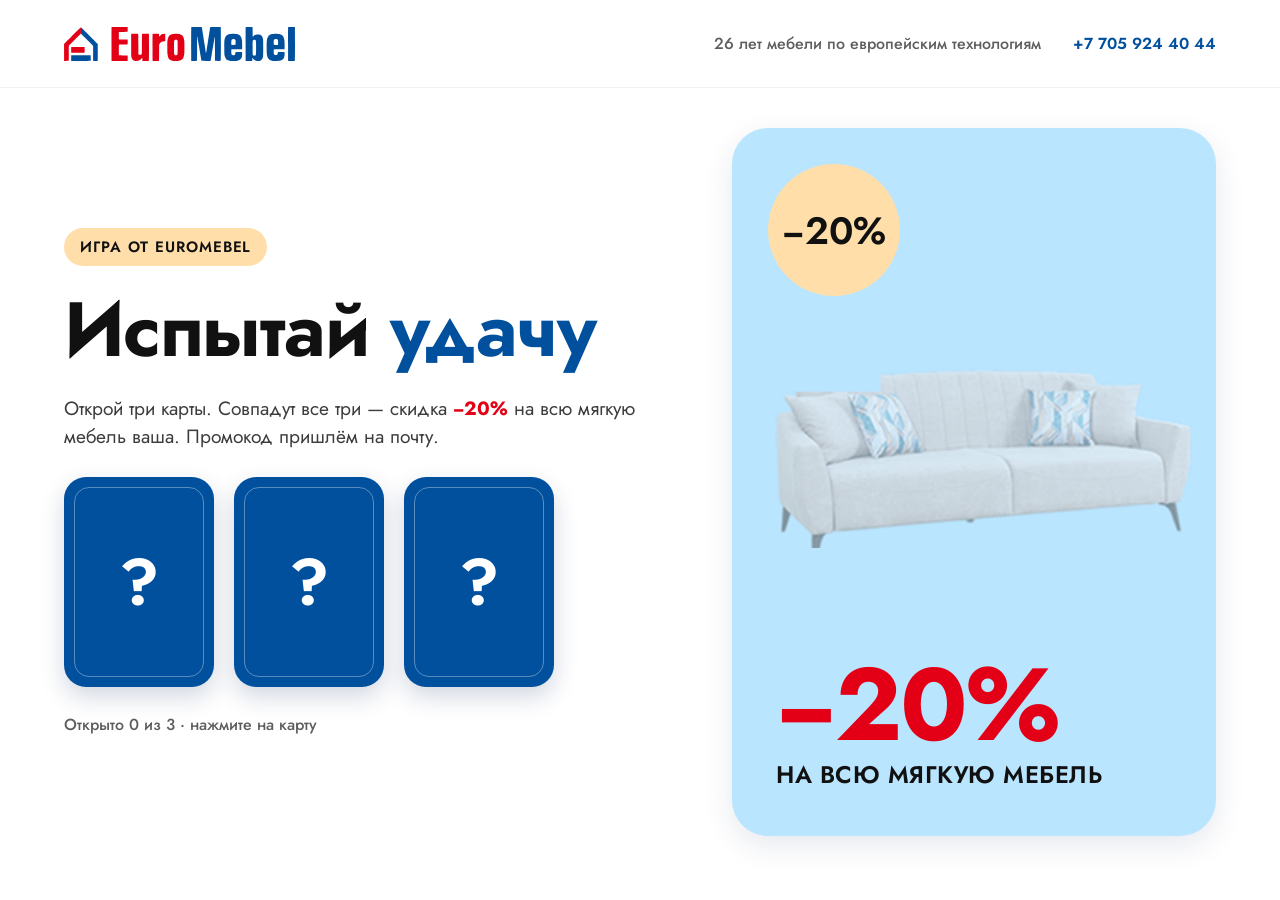
==== index.html @ 60ad71e2 "Add files via upload" ====
<!doctype html>
<html lang="ru">
<head>
<meta charset="utf-8">
<meta name="viewport" content="width=device-width, initial-scale=1">
<title>Испытай удачу — скидка на мягкую мебель | EuroMebel</title>
<meta name="description" content="Открой три карты и получи промокод на скидку на всю мягкую мебель EuroMebel.">
<meta property="og:title" content="EuroMebel — Испытай удачу">
<meta property="og:description" content="Открой три карты и получи промокод на скидку на мягкую мебель.">
<meta name="theme-color" content="#E30016">
<link rel="icon" href="assets/favicon.svg" type="image/svg+xml">
<link rel="stylesheet" href="styles.css">
<script src="config.js"></script>
</head>
<body>

<header class="top">
  <a class="logo" href="https://euromebel.kz/" aria-label="EuroMebel — на главную">
    <img src="assets/logo.svg" alt="EuroMebel" width="228" height="34">
  </a>
  <div class="top-right">
    <span class="tagline">26 лет мебели по европейским технологиям</span>
    <a class="phone" data-phone href="tel:+77059244044">+7 705 924 40 44</a>
  </div>
</header>

<main class="layout">
  <section class="game" aria-live="polite">
    <span class="eyebrow">Игра от EuroMebel</span>
    <h1>Испытай <span class="blue">удачу</span></h1>
    <p class="lead">Открой три карты. Совпадут все три — скидка <b class="accent" data-prize>−20%</b> <span data-scope>на всю мягкую мебель</span> ваша. Промокод пришлём на почту.</p>

    <div class="cards" role="group" aria-label="Карты">
      <button type="button" class="card" data-card="0" aria-label="Открыть карту 1"></button>
      <button type="button" class="card" data-card="1" aria-label="Открыть карту 2"></button>
      <button type="button" class="card" data-card="2" aria-label="Открыть карту 3"></button>
    </div>

    <p class="status" id="status">Открыто <span id="opened">0</span> из 3 · нажмите на карту</p>

    <form class="claim" id="claim" hidden novalidate>
      <h2>Совпадение! Скидка <span class="accent" data-prize>−20%</span> ваша</h2>
      <label for="email">Куда отправить промокод?</label>
      <div class="row">
        <input id="email" name="email" type="email" inputmode="email" autocomplete="email" placeholder="name@mail.kz" required>
        <button type="submit" class="btn" id="submitBtn">Получить промокод</button>
      </div>
      <!-- ловушка для ботов: люди это поле не видят -->
      <input class="hp" type="text" name="company" tabindex="-1" autocomplete="off" aria-hidden="true">
      <p class="error" id="error" role="alert" hidden></p>
      <p class="consent">Нажимая кнопку, вы соглашаетесь получать письма от EuroMebel и с <a data-privacy href="https://euromebel.kz/personal-information" target="_blank" rel="noopener">политикой конфиденциальности</a>.</p>
    </form>

    <div class="done" id="done" hidden>
      <div class="done-head">
        <span class="check" aria-hidden="true"><svg viewBox="0 0 24 24"><path d="M5 12.5l4.5 4.5L19 7.5"/></svg></span>
        <h2>Промокод уже летит</h2>
      </div>
      <p>Отправим его на <b id="doneEmail"></b>. Если письма нет — загляните в «Промоакции» или «Спам».<span id="validLine"></span></p>
      <a class="btn" data-catalog href="https://euromebel.kz/">Перейти в каталог</a>
    </div>
  </section>

  <aside class="hero" aria-hidden="true">
    <span class="badge" data-prize>−20%</span>
    <img class="sofa" src="assets/sofa.png" alt="" width="298" height="148">
    <div class="hero-text">
      <span class="big" data-prize>−20%</span>
      <span class="scope" data-scope>на всю мягкую мебель</span>
    </div>
  </aside>
</main>

<template id="cardFaces">
  <span class="inner">
    <span class="face back"><span class="frame"></span><span class="q">?</span></span>
    <span class="face front">
      <svg viewBox="0 0 24 24" aria-hidden="true"><path d="M4 11V8a2 2 0 0 1 2-2h12a2 2 0 0 1 2 2v3"/><path d="M2 13a2 2 0 0 1 4 0v2h12v-2a2 2 0 0 1 4 0v4a1 1 0 0 1-1 1H3a1 1 0 0 1-1-1z"/><path d="M5 18v2M19 18v2"/></svg>
      <b data-prize>−20%</b>
    </span>
  </span>
</template>

<script src="app.js"></script>
</body>
</html>
---- styles.css ----
/* ============================================================
   Фирменный стиль EuroMebel. Цвета сняты с логотипа и рекламных макетов бренда.
   Шрифт в макетах — геометрический гротеск типа Futura PT;
   здесь его открытый аналог Jost (Google Fonts, с кириллицей).
   Есть лицензионные файлы Futura PT → положите в assets/fonts/
   и раскомментируйте @font-face ниже.
   ============================================================ */
/*
@font-face { font-family: "Futura PT"; src: url("assets/fonts/FuturaPT-Book.woff2") format("woff2"); font-weight: 400; font-display: swap; }
@font-face { font-family: "Futura PT"; src: url("assets/fonts/FuturaPT-Demi.woff2") format("woff2"); font-weight: 600; font-display: swap; }
@font-face { font-family: "Futura PT"; src: url("assets/fonts/FuturaPT-Bold.woff2") format("woff2"); font-weight: 700; font-display: swap; }
*/
/* Jost — локальные файлы, без зависимости от Google Fonts */
@font-face { font-family: "Jost"; font-style: normal; font-weight: 400; font-display: swap; src: url("assets/fonts/jost-cyrillic-400-normal.woff2") format("woff2"); unicode-range: U+0301, U+0400-045F, U+0490-0491, U+04B0-04B1, U+2116; }
@font-face { font-family: "Jost"; font-style: normal; font-weight: 400; font-display: swap; src: url("assets/fonts/jost-latin-400-normal.woff2") format("woff2"); unicode-range: U+0000-00FF, U+0131, U+0152-0153, U+02BB-02BC, U+02C6, U+02DA, U+02DC, U+0304, U+0308, U+0329, U+2000-206F, U+20AC, U+2122, U+2191, U+2193, U+2212, U+2215, U+FEFF, U+FFFD; }
@font-face { font-family: "Jost"; font-style: normal; font-weight: 500; font-display: swap; src: url("assets/fonts/jost-cyrillic-500-normal.woff2") format("woff2"); unicode-range: U+0301, U+0400-045F, U+0490-0491, U+04B0-04B1, U+2116; }
@font-face { font-family: "Jost"; font-style: normal; font-weight: 500; font-display: swap; src: url("assets/fonts/jost-latin-500-normal.woff2") format("woff2"); unicode-range: U+0000-00FF, U+0131, U+0152-0153, U+02BB-02BC, U+02C6, U+02DA, U+02DC, U+0304, U+0308, U+0329, U+2000-206F, U+20AC, U+2122, U+2191, U+2193, U+2212, U+2215, U+FEFF, U+FFFD; }
@font-face { font-family: "Jost"; font-style: normal; font-weight: 600; font-display: swap; src: url("assets/fonts/jost-cyrillic-600-normal.woff2") format("woff2"); unicode-range: U+0301, U+0400-045F, U+0490-0491, U+04B0-04B1, U+2116; }
@font-face { font-family: "Jost"; font-style: normal; font-weight: 600; font-display: swap; src: url("assets/fonts/jost-latin-600-normal.woff2") format("woff2"); unicode-range: U+0000-00FF, U+0131, U+0152-0153, U+02BB-02BC, U+02C6, U+02DA, U+02DC, U+0304, U+0308, U+0329, U+2000-206F, U+20AC, U+2122, U+2191, U+2193, U+2212, U+2215, U+FEFF, U+FFFD; }
@font-face { font-family: "Jost"; font-style: normal; font-weight: 700; font-display: swap; src: url("assets/fonts/jost-cyrillic-700-normal.woff2") format("woff2"); unicode-range: U+0301, U+0400-045F, U+0490-0491, U+04B0-04B1, U+2116; }
@font-face { font-family: "Jost"; font-style: normal; font-weight: 700; font-display: swap; src: url("assets/fonts/jost-latin-700-normal.woff2") format("woff2"); unicode-range: U+0000-00FF, U+0131, U+0152-0153, U+02BB-02BC, U+02C6, U+02DA, U+02DC, U+0304, U+0308, U+0329, U+2000-206F, U+20AC, U+2122, U+2191, U+2193, U+2212, U+2215, U+FEFF, U+FFFD; }

:root {
  --red: #E30016;          /* «Euro» в логотипе, скидки */
  --red-deep: #B80012;
  --blue: #00509E;         /* «Mebel» в логотипе */
  --blue-deep: #003F7D;
  --peach: #FFDEA9;        /* плашки скидок и кнопки в макетах */
  --sky: #B9E5FF;          /* пастельные карточки из макетов */
  --pink: #FFD0D0;
  --lime: #CEDEA1;
  --ground: #FFFFFF;
  --ink: #111111;
  --ink-2: #3D3D3D;
  --ink-3: #5E5E5E;
  --line: #D5DCE5;
  --font: "Futura PT", "Jost", system-ui, sans-serif;
}

* { box-sizing: border-box; }
html, body { margin: 0; }
body {
  background: var(--ground);
  color: var(--ink);
  font-family: var(--font);
  -webkit-font-smoothing: antialiased;
  min-height: 100vh;
  display: flex;
  flex-direction: column;
}
a { color: inherit; }
.accent { color: var(--red); }
.blue { color: var(--blue); }
[hidden] { display: none !important; }

/* ---------- шапка ---------- */
.top {
  height: 88px;
  padding: 0 64px;
  display: flex;
  align-items: center;
  justify-content: space-between;
  gap: 16px;
  border-bottom: 1px solid #EEF1F5;
}
.logo { display: inline-flex; align-items: center; min-height: 44px; }
.logo img { height: 34px; width: auto; display: block; }
.top-right { display: flex; align-items: center; gap: 32px; font-size: 16px; font-weight: 500; }
.tagline { color: var(--ink-3); }
.phone { white-space: nowrap; text-decoration: none; min-height: 44px; display: inline-flex; align-items: center; font-weight: 600; color: var(--blue); }

/* ---------- раскладка ---------- */
.layout {
  flex: 1;
  display: grid;
  grid-template-columns: minmax(0, 1.25fr) minmax(0, 1fr);
  gap: 64px;
  padding: 40px 64px 64px;
  max-width: 1600px;
  width: 100%;
  margin: 0 auto;
}
.game { display: flex; flex-direction: column; justify-content: center; gap: 26px; min-width: 0; }
.eyebrow {
  align-self: flex-start;
  padding: 8px 16px;
  border-radius: 999px;
  background: var(--peach);
  color: var(--ink);
  font-size: 15px;
  font-weight: 600;
  letter-spacing: .06em;
  text-transform: uppercase;
}
h1 {
  margin: 0;
  font-weight: 700;
  font-size: clamp(44px, 6vw, 88px);
  line-height: 1;
  letter-spacing: -.02em;
}
h2 {
  margin: 0;
  font-weight: 700;
  font-size: clamp(24px, 2.3vw, 32px);
  line-height: 1.2;
}
.lead { margin: 0; max-width: 580px; font-size: clamp(18px, 1.5vw, 22px); line-height: 1.45; color: var(--ink-2); }
.lead b { font-weight: 700; }

/* ---------- карты ---------- */
.cards { display: flex; gap: 20px; }
.card {
  position: relative;
  width: 150px;
  height: 210px;
  padding: 0;
  border: 0;
  background: transparent;
  cursor: pointer;
  perspective: 1000px;
  font: inherit;
  border-radius: 22px;
}
.card:focus-visible { outline: 3px solid var(--blue); outline-offset: 4px; }
.card:disabled { cursor: default; }
.card .inner {
  position: absolute; inset: 0; display: block;
  transition: transform .6s cubic-bezier(.2,.7,.2,1);
  transform-style: preserve-3d;
}
.card:not(:disabled):hover .inner { transform: translateY(-6px) rotate(-1.5deg); }
.card.is-flipped .inner { transform: rotateY(180deg); }
.face {
  position: absolute; inset: 0;
  border-radius: 22px;
  backface-visibility: hidden; -webkit-backface-visibility: hidden;
  display: flex; flex-direction: column; align-items: center; justify-content: center; gap: 10px;
  box-shadow: 0 10px 24px rgba(0, 40, 90, .18);
}
.face.back { background: var(--blue); }
.face.back .frame { position: absolute; inset: 10px; border: 1.5px solid rgba(255,255,255,.35); border-radius: 15px; }
.face.back .q { font-weight: 700; font-size: 64px; color: #fff; }
.face.front { transform: rotateY(180deg); background: #fff; border: 2px solid var(--red); }
.face.front svg { width: 60px; height: 60px; fill: none; stroke: var(--blue); stroke-width: 1.5; stroke-linecap: round; stroke-linejoin: round; }
.face.front b { font-weight: 700; font-size: 34px; color: var(--red); }
.cards.win .card .face.front { animation: pop .5s ease both; }
@keyframes pop { 50% { box-shadow: 0 0 0 6px var(--peach), 0 10px 24px rgba(0,40,90,.18); } }

.status { margin: 0; font-size: 16px; font-weight: 500; color: var(--ink-3); }

/* ---------- форма ---------- */
.claim { display: flex; flex-direction: column; gap: 14px; max-width: 620px; }
.claim label { font-size: 17px; font-weight: 500; color: var(--ink-2); }
.row { display: flex; gap: 12px; }
input[type=email] {
  flex: 1; min-width: 0;
  height: 60px; padding: 0 24px;
  border-radius: 999px; border: 1.5px solid var(--line);
  background: #fff;
  font: 500 18px var(--font); color: var(--ink);
}
input[type=email]:focus { outline: none; border-color: var(--blue); box-shadow: 0 0 0 3px rgba(0,80,158,.15); }
.hp { position: absolute; left: -9999px; width: 1px; height: 1px; opacity: 0; }
.btn {
  display: inline-flex; align-items: center; justify-content: center;
  height: 60px; padding: 0 34px;
  border: 0; border-radius: 999px;
  background: var(--red); color: #fff;
  font: 600 18px var(--font); text-decoration: none;
  cursor: pointer; white-space: nowrap;
  box-shadow: 0 6px 16px rgba(227, 0, 22, .25);
  transition: background .15s;
}
.btn:hover { background: var(--red-deep); }
.btn:disabled { opacity: .6; cursor: progress; }
.error { margin: 0; font-size: 15px; font-weight: 600; color: var(--red-deep); }
.consent { margin: 0; font-size: 14px; line-height: 1.5; color: var(--ink-3); }

/* ---------- готово ---------- */
.done { display: flex; flex-direction: column; gap: 14px; max-width: 620px; }
.done-head { display: flex; align-items: center; gap: 14px; }
.check { width: 44px; height: 44px; flex-shrink: 0; border-radius: 999px; background: var(--blue); display: flex; align-items: center; justify-content: center; }
.check svg { width: 22px; height: 22px; fill: none; stroke: #fff; stroke-width: 2.5; stroke-linecap: round; stroke-linejoin: round; }
.done p { margin: 0; font-size: 18px; line-height: 1.5; color: var(--ink-2); }
.done p b { color: var(--ink); }
.done .btn { align-self: flex-start; }

/* ---------- правая панель: как карточки в рекламных макетах ---------- */
.hero {
  position: relative;
  border-radius: 36px;
  background: var(--sky);
  overflow: hidden;
  min-height: 560px;
  display: flex;
  flex-direction: column;
  justify-content: flex-end;
  padding: 44px;
  box-shadow: 0 10px 30px rgba(0, 40, 90, .10);
}
.badge {
  position: absolute; left: 36px; top: 36px;
  width: 132px; height: 132px; border-radius: 50%;
  background: var(--peach); color: var(--ink);
  display: flex; align-items: center; justify-content: center;
  font-size: 38px; font-weight: 600;
}
.sofa {
  position: absolute; left: 50%; top: 44%;
  width: min(90%, 470px); height: auto;
  transform: translate(-50%, -50%);
}
.hero-text { position: relative; display: flex; flex-direction: column; gap: 4px; }
.hero-text .big { color: var(--red); font-weight: 700; font-size: clamp(72px, 8vw, 128px); line-height: .95; letter-spacing: -.02em; }
.hero-text .scope { font-size: 24px; font-weight: 600; text-transform: uppercase; letter-spacing: .02em; }

@media (prefers-reduced-motion: reduce) {
  .card .inner { transition: none; }
  .cards.win .card .face.front { animation: none; }
}

/* ---------- планшет / телефон ---------- */
@media (max-width: 1100px) {
  .tagline { display: none; }
}
@media (max-width: 960px) {
  .top { height: 64px; padding: 0 20px; }
  .logo img { height: 26px; }
  .phone { font-size: 15px; }
  .layout { grid-template-columns: 1fr; align-content: start; gap: 24px; padding: 20px 20px 32px; }
  .game { justify-content: flex-start; }
  .hero { order: 2; min-height: 0; border-radius: 24px; padding: 18px 20px; flex-direction: row; align-items: center; justify-content: space-between; gap: 12px; }
  .badge, .sofa { display: none; }
  .hero-text { flex-direction: row; align-items: center; justify-content: space-between; width: 100%; gap: 12px; }
  .hero-text .big { font-size: 52px; }
  .hero-text .scope { font-size: 15px; text-align: right; }
  .game { gap: 20px; }
  .cards { gap: 12px; justify-content: space-between; }
  .card { width: calc((100% - 24px) / 3); max-width: 150px; height: auto; aspect-ratio: 5 / 7; }
  .face.back .q { font-size: 46px; }
  .face.front svg { width: 44px; height: 44px; }
  .face.front b { font-size: 24px; }
  .status { text-align: center; }
  .row { flex-direction: column; }
  input[type=email] { flex: none; width: 100%; }
  input[type=email], .btn { height: 56px; font-size: 17px; }
  .done .btn { align-self: stretch; }
}
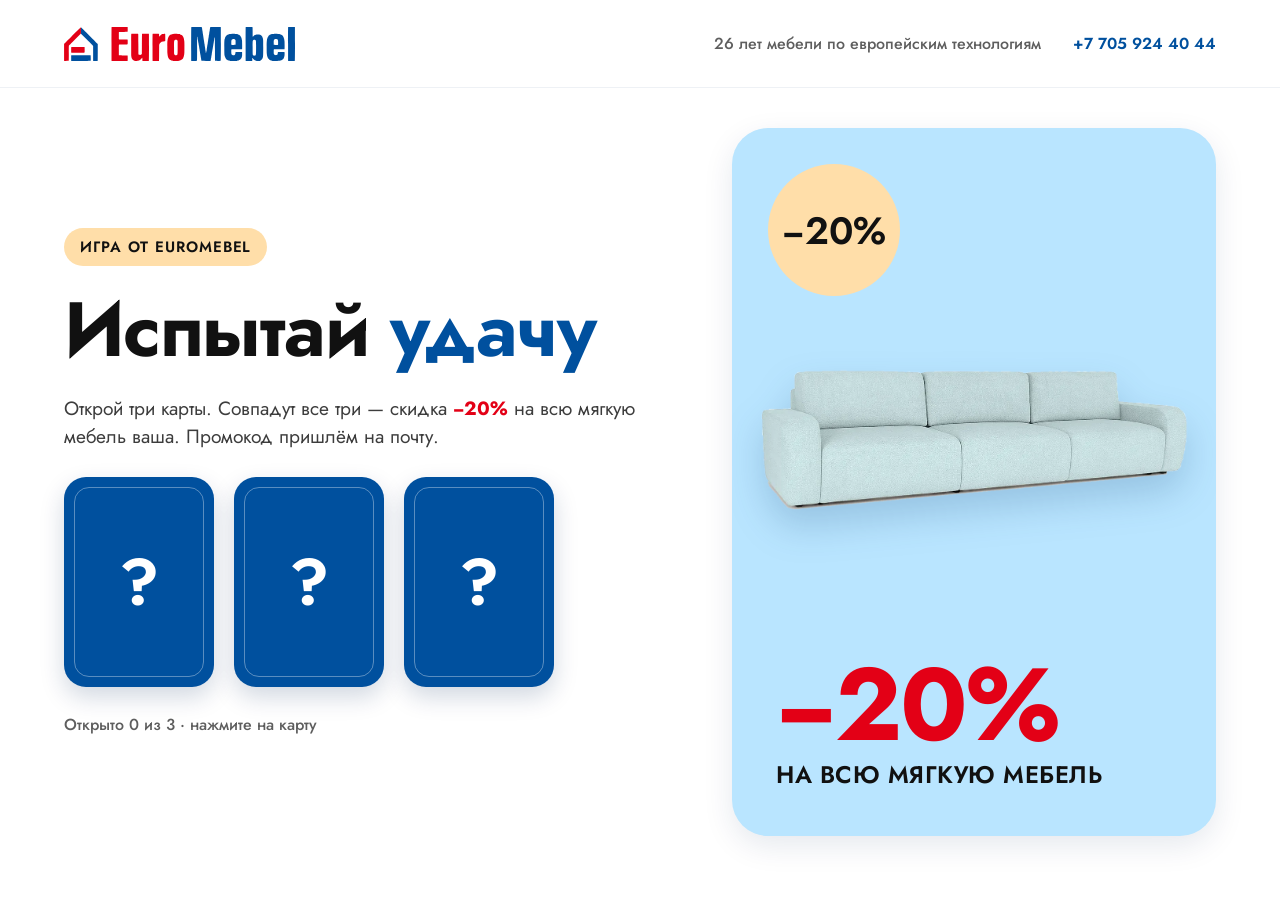
==== commit 79a5e3e5: "Заменил диван на фото Пинкс Каппа (sofa.webp)" ====
--- a/index.html
+++ b/index.html
@@ -63,7 +63,7 @@
 
   <aside class="hero" aria-hidden="true">
     <span class="badge" data-prize>−20%</span>
-    <img class="sofa" src="assets/sofa.png" alt="" width="298" height="148">
+    <img class="sofa" src="assets/sofa.webp" alt="Диван EuroMebel" width="1083" height="357">
     <div class="hero-text">
       <span class="big" data-prize>−20%</span>
       <span class="scope" data-scope>на всю мягкую мебель</span>
--- a/styles.css
+++ b/styles.css
@@ -208,7 +208,8 @@
 }
 .sofa {
   position: absolute; left: 50%; top: 44%;
-  width: min(90%, 470px); height: auto;
+  width: 88%;
+  filter: drop-shadow(0 18px 18px rgba(0, 50, 100, .18)); height: auto;
   transform: translate(-50%, -50%);
 }
 .hero-text { position: relative; display: flex; flex-direction: column; gap: 4px; }
